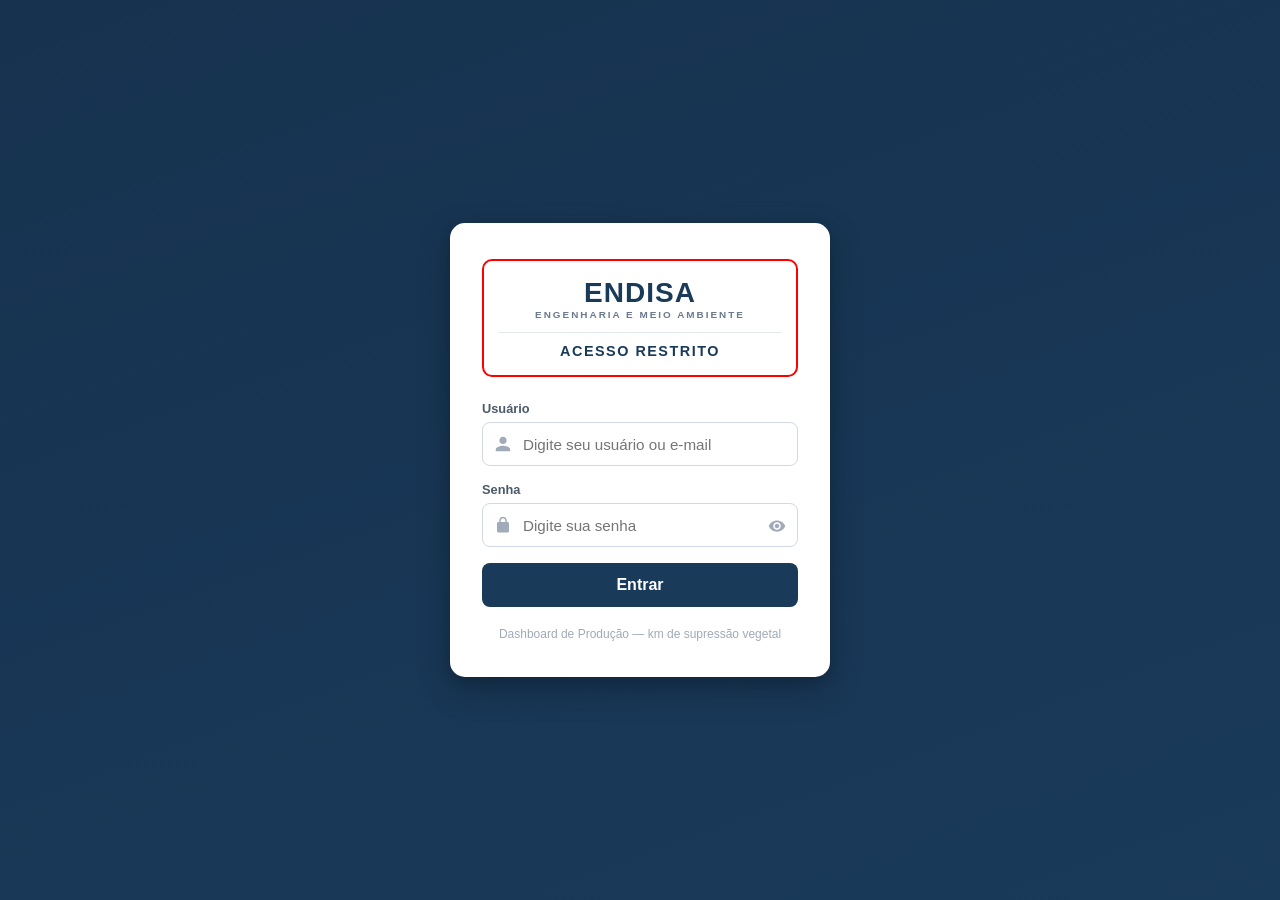
==== admin.html @ 8537eea6 "Add files via upload" ====
<!DOCTYPE html>
<html lang="pt-BR">
<head>
  <meta charset="UTF-8">
  <meta name="viewport" content="width=device-width, initial-scale=1.0">
  <title>Usuários — Dashboard Endisa</title>
  <link rel="stylesheet" href="css/fonts.css">
  <link rel="stylesheet" href="css/admin.css">
</head>
<body>

  <header class="admin-topo">
    <div class="admin-marca">ENDISA <span>| Gestão de Usuários</span></div>
    <div class="admin-user">
      <span id="admin-nome"></span>
      <button id="btn-sair" class="btn-sair">Sair</button>
    </div>
  </header>

  <main class="admin-corpo">

    <!-- Formulário: adicionar / editar -->
    <section class="admin-card">
      <h2 id="titulo-form">Adicionar usuário</h2>

      <form id="form-usuario">
        <input type="hidden" id="modo" value="adicionar">

        <label>Usuário
          <input type="text" id="f-usuario" required>
        </label>

        <label>Senha <small id="dica-senha"></small>
          <input type="password" id="f-senha">
        </label>

        <label>Polo
          <input type="text" id="f-polo" placeholder="Ex.: Paraíso ou todos">
        </label>

        <label>Nível
          <select id="f-nivel">
            <option value="adm">adm</option>
            <option value="energisa">energisa</option>
            <option value="cliente">cliente</option>
          </select>
        </label>

        <label>Ativo
          <select id="f-ativo">
            <option value="SIM">SIM</option>
            <option value="NAO">NÃO</option>
          </select>
        </label>

        <p id="admin-msg" class="oculto"></p>

        <div class="admin-botoes">
          <button type="submit" id="btn-salvar">Salvar</button>
          <button type="button" id="btn-cancelar" class="oculto">Cancelar</button>
        </div>
      </form>
    </section>

    <!-- Tabela de usuários -->
    <section class="admin-card">
      <h2>Usuários cadastrados</h2>
      <table class="tabela-usuarios">
        <thead>
          <tr><th>Usuário</th><th>Polo</th><th>Nível</th><th>Ativo</th><th>Senha</th><th></th></tr>
        </thead>
        <tbody id="corpo-tabela">
          <tr><td colspan="6">Carregando...</td></tr>
        </tbody>
      </table>
    </section>

  </main>

 <script src="js/loginapi.js"></script>
  <script src="js/auth.js"></script>
  <script src="js/admin.js"></script>
</body>
</html>
---- css/admin.css ----
/* ADMIN — Gestão de usuários */
* { margin: 0; padding: 0; box-sizing: border-box; }

body {
  font-family: "Segoe UI", Arial, sans-serif;
  background: #f0f3f7;
  min-height: 100vh;
}

.admin-topo {
  background: #1a3a5a;
  color: #fff;
  padding: 14px 24px;
  display: flex;
  justify-content: space-between;
  align-items: center;
}
.admin-marca { font-weight: 800; letter-spacing: 1px; }
.admin-marca span { font-weight: 400; font-size: .85rem; opacity: .8; }
.admin-user { display: flex; align-items: center; gap: 12px; font-size: .9rem; }
.btn-sair {
  background: rgba(255,255,255,.15);
  color: #fff;
  border: 1px solid rgba(255,255,255,.4);
  border-radius: 6px;
  padding: 6px 14px;
  cursor: pointer;
}
.btn-sair:hover { background: rgba(255,255,255,.25); }

.admin-corpo {
  max-width: 900px;
  margin: 24px auto;
  padding: 0 16px;
  display: grid;
  gap: 20px;
}

.admin-card {
  background: #fff;
  border-radius: 12px;
  padding: 24px;
  box-shadow: 0 2px 8px rgba(0,0,0,.08);
}
.admin-card h2 {
  color: #1a3a5a;
  font-size: 1.1rem;
  margin-bottom: 16px;
  border-left: 4px solid #ff0000;
  padding-left: 10px;
}

#form-usuario { display: grid; gap: 12px; }
#form-usuario label {
  display: flex; flex-direction: column; gap: 4px;
  font-size: .85rem; font-weight: 600; color: #4a5a6a;
}
#form-usuario input, #form-usuario select {
  height: 40px;
  border: 1px solid #d1d9e6;
  border-radius: 8px;
  padding: 0 12px;
  font-size: .95rem;
}
#form-usuario input[readonly] { background: #eef1f5; color: #6b7a8d; }
#form-usuario small { font-weight: 400; color: #8a97a5; }

.admin-botoes { display: flex; gap: 10px; }
.admin-botoes button {
  height: 42px;
  padding: 0 24px;
  border: none;
  border-radius: 8px;
  font-weight: 600;
  cursor: pointer;
}
#btn-salvar { background: #1a3a5a; color: #fff; }
#btn-salvar:hover { background: #12283f; }
#btn-cancelar { background: #e3e8ef; color: #4a5a6a; }

#admin-msg { border-radius: 8px; padding: 9px 12px; font-size: .85rem; }
#admin-msg.erro { background: #fdecea; color: #b3261e; }
#admin-msg.ok { background: #e8f5e9; color: #1b5e20; }
.oculto { display: none; }

.tabela-usuarios { width: 100%; border-collapse: collapse; font-size: .9rem; }
.tabela-usuarios th, .tabela-usuarios td {
  padding: 10px 8px;
  text-align: left;
  border-bottom: 1px solid #e3e8ef;
}
.tabela-usuarios th { color: #1a3a5a; font-size: .8rem; text-transform: uppercase; }
.btn-editar {
  background: none;
  border: 1px solid #1a3a5a;
  color: #1a3a5a;
  border-radius: 6px;
  padding: 4px 12px;
  cursor: pointer;
  font-size: .8rem;
}
.btn-editar:hover { background: #1a3a5a; color: #fff; }
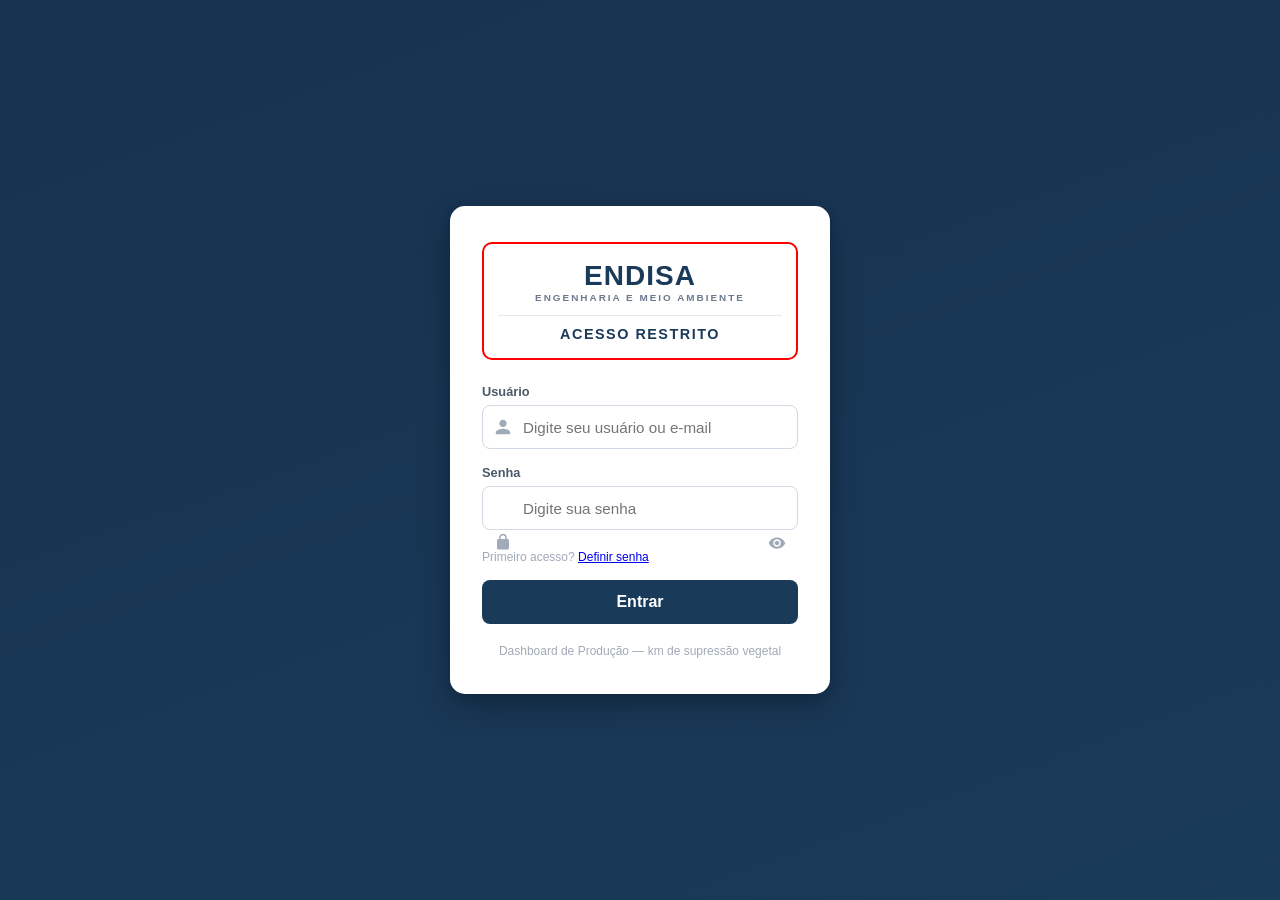
==== commit 53f74744: "Add files via upload" ====
--- a/admin.html
+++ b/admin.html
@@ -6,16 +6,10 @@
   <title>Usuários — Dashboard Endisa</title>
   <link rel="stylesheet" href="css/fonts.css">
   <link rel="stylesheet" href="css/admin.css">
+  <link rel="stylesheet" href="css/style.css">
 </head>
 <body>
 
-  <header class="admin-topo">
-    <div class="admin-marca">ENDISA <span>| Gestão de Usuários</span></div>
-    <div class="admin-user">
-      <span id="admin-nome"></span>
-      <button id="btn-sair" class="btn-sair">Sair</button>
-    </div>
-  </header>
 
   <main class="admin-corpo">
 
@@ -78,6 +72,7 @@
   </main>
 
  <script src="js/loginapi.js"></script>
+ <script src="js/sidebar.js"></script> 
   <script src="js/auth.js"></script>
   <script src="js/admin.js"></script>
 </body>
--- a/css/admin.css
+++ b/css/admin.css
@@ -29,11 +29,10 @@
 .btn-sair:hover { background: rgba(255,255,255,.25); }
 
 .admin-corpo {
-  max-width: 900px;
-  margin: 24px auto;
-  padding: 0 16px;
-  display: grid;
-  gap: 20px;
+  flex: 1;
+  min-width: 0;
+  min-height: 100vh;
+  padding: 24px;
 }
 
 .admin-card {
@@ -41,6 +40,9 @@
   border-radius: 12px;
   padding: 24px;
   box-shadow: 0 2px 8px rgba(0,0,0,.08);
+  width: 100%;
+  min-width: 0;
+  overflow-x: auto;
 }
 .admin-card h2 {
   color: #1a3a5a;
@@ -48,6 +50,7 @@
   margin-bottom: 16px;
   border-left: 4px solid #ff0000;
   padding-left: 10px;
+  
 }
 
 #form-usuario { display: grid; gap: 12px; }
@@ -83,13 +86,30 @@
 #admin-msg.ok { background: #e8f5e9; color: #1b5e20; }
 .oculto { display: none; }
 
-.tabela-usuarios { width: 100%; border-collapse: collapse; font-size: .9rem; }
-.tabela-usuarios th, .tabela-usuarios td {
-  padding: 10px 8px;
-  text-align: left;
-  border-bottom: 1px solid #e3e8ef;
+.tabela-usuarios { 
+  width: 100%; 
+  min-width: 720px;
+  table-layout: auto;
+  border-collapse: collapse; 
+  font-size: .9rem; }
+
+.tabela-usuarios th,
+.tabela-usuarios td {
+  vertical-align: middle;
 }
-.tabela-usuarios th { color: #1a3a5a; font-size: .8rem; text-transform: uppercase; }
+.tabela-usuarios th {
+  white-space: nowrap;
+}
+
+.tabela-usuarios th:last-child,
+.tabela-usuarios td:last-child {
+  width: 100px;
+  text-align: center;
+  white-space: nowrap;
+}
+.tabela-usuarios th { 
+  color: #1a3a5a; font-size: .8rem; text-transform: uppercase;
+   }
 .btn-editar {
   background: none;
   border: 1px solid #1a3a5a;
@@ -99,4 +119,10 @@
   cursor: pointer;
   font-size: .8rem;
 }
-.btn-editar:hover { background: #1a3a5a; color: #fff; }+.btn-editar:hover { background: #1a3a5a; color: #fff; }
+
+@media (max-width: 600px) {
+  .admin-corpo {
+    padding: 16px;
+  }
+}
--- a/css/style.css
+++ b/css/style.css
@@ -0,0 +1,929 @@
+/* ============================================
+   DASHBOARD — ESTILOS BASE
+   Mobile-first: começa pelo celular e evolui
+   ============================================ */
+
+/* --- Variáveis globais (paleta e espaçamentos) --- */
+:root {
+  --cor-primaria: #2563eb;
+  --cor-primaria-escura: #1e40af;
+  --cor-texto: #1f2937;
+  --cor-texto-suave: #6b7280;
+  --cor-fundo: #f3f4f6;
+  --cor-branco: #ffffff;
+  --cor-borda: #e5e7eb;
+  --cor-sucesso: #16a34a;
+  --raio-borda: 8px;
+  --sombra: 0 1px 3px rgba(0, 0, 0, 0.1);
+  --espaco: 16px;
+}
+
+/* --- Reset básico --- */
+* {
+  margin: 0;
+  padding: 0;
+  box-sizing: border-box;
+}
+
+/* ============================================
+   LAYOUT FLEX — O CONTAINER É RELATIVO AO SIDEBAR
+   body = flex | sidebar = largura própria | conteudo = flex:1
+   Sidebar aumenta → conteúdo recolhe.
+   Sidebar diminui → conteúdo volta a crescer.
+   SEM margens fixas: o navegador calcula a cada frame.
+   ============================================ */
+body {
+  display: flex;
+  min-height: 100vh;
+  font-family: "Segoe UI", system-ui, Arial, sans-serif;
+  background: var(--cor-fundo);
+  color: var(--cor-texto);
+  line-height: 1.5;
+  margin: 0;
+  
+}
+
+/* Conteúdo: ocupa SEMPRE o espaço que a sidebar deixar */
+.conteudo {
+  flex: 1;
+  min-width: 0;
+  display: flex;
+  flex-direction: column;
+  align-items: stretch;
+  height: 100vh;
+  overflow-y: auto;
+}
+
+
+/* Container: preenche o espaço que a .conteudo der */
+.container {
+  width: 100%;
+  max-width: none;
+  margin: 0;
+  padding: var(--espaco) 24px;
+  box-sizing: border-box;
+  flex: 1;                      /* ocupa todo o espaço dentro de .conteudo */
+  display: flex;                /* agora o margin-top: auto do footer funciona */
+  flex-direction: column;
+}
+
+.footer {
+  margin-top: auto;   /* agora funciona: empurra para o fim do .container */
+  text-align: center;
+  flex-shrink: 0;
+}
+
+
+
+
+/* Telas grandes: mais respiro nas laterais */
+@media (min-width: 1024px) {
+  .container {
+    padding: var(--espaco) 48px;
+  }
+}
+
+
+/* ============================================
+   CABEÇALHO — LOGO, TÍTULO E USUÁRIO
+   ============================================ */
+.cabecalho {
+  background: #ffffff;
+  border-bottom: 1px solid #e2e8f0;
+  box-shadow: 0 1px 2px rgba(15, 23, 42, 0.04);
+  padding: 14px 20px;
+  display: flex;
+  align-items: center;
+  gap: 14px;
+}
+
+.cabecalho-conteudo {
+  flex: 1;
+  display: flex;
+  align-items: center;
+  gap: 14px;
+}
+
+.logo-img {
+  height: 48px;
+  width: auto;
+  object-fit: contain;
+  flex-shrink: 0;
+}
+
+.cabecalho-textos h1 {
+  font-size: 19px;
+  font-weight: 800;
+  color: #0f172a;
+  margin: 0;
+  line-height: 1.2;
+}
+
+.cabecalho-subtitulo {
+  font-size: 13px;
+  color: #64748b;
+  margin: 2px 0 0;
+}
+
+.cabecalho-usuario { display: flex; align-items: center; gap: 10px; }
+.cabecalho-nome { font-size: 14px; font-weight: 700; color: #0f172a; }
+.cabecalho-nivel {
+  font-size: 11px; font-weight: 700; text-transform: uppercase;
+  background: #dbeafe; color: #1e40af;
+  border-radius: 20px; padding: 3px 10px;
+}
+
+.btn-sair-topo {
+  background: #f1f5f9;
+  border: 1px solid #e2e8f0;
+  border-radius: 8px;
+  padding: 7px 14px;
+  font-size: 13px; font-weight: 600; color: #334155;
+  cursor: pointer;
+}
+.btn-sair-topo:hover {
+  background: #fee2e2; border-color: #fca5a5; color: #b91c1c;
+}
+
+.btn-menu {
+  display: none;
+  background: #f1f5f9;
+  border: none;
+  border-radius: 8px;
+  font-size: 18px;
+  padding: 8px 12px;
+  cursor: pointer;
+}
+
+/* Em telas pequenas: logo menor, título quebra bem */
+@media (max-width: 480px) {
+  .cabecalho { padding: 12px 16px; }
+  .logo-img { height: 38px; }
+  .cabecalho-textos h1 { font-size: 17px; }
+}
+
+/* ============================================
+   FILTROS
+   ============================================ */
+.filtros {
+  display: grid;
+  grid-template-columns: 1fr;
+  gap: 12px;
+  background: var(--cor-branco);
+  border-radius: var(--raio-borda);
+  box-shadow: var(--sombra);
+  padding: 16px;
+  margin-bottom: var(--espaco);
+}
+
+.filtros__item {
+  display: flex;
+  flex-direction: column;
+  gap: 4px;
+  font-size: 0.875rem;
+  color: var(--cor-texto-suave);
+}
+
+/* Período: os dois campos de data no mesmo label */
+.filtros__item--periodo {
+  display: flex;
+  flex-direction: column;
+  gap: 4px;
+}
+
+.filtros__periodo-campos {
+  display: flex;
+  align-items: center;
+  gap: 6px;
+  width: 100%;
+}
+
+.filtros__periodo-campos input[type="date"] {
+  flex: 1;
+  min-width: 0;
+}
+
+.filtros__ate {
+  font-size: 0.875rem;
+  color: var(--cor-texto-suave);
+  white-space: nowrap;
+}
+
+/* Desktop/tablet: 6 colunas — OS | Encarregado | Serviço | Polo | Período | Aplicar */
+@media (min-width: 640px) {
+  .filtros {
+    grid-template-columns: 1fr 1.2fr 1fr 1fr 1.8fr auto;
+    align-items: end;
+  }
+  .filtros__periodo-campos input[type="date"] {
+    padding: 8px 6px; /* reduz o espaço interno para caber "data até data" */
+    font-size: 0.8125rem;
+  }
+}
+
+select,
+.input {
+  padding: 8px 12px;
+  border: 1px solid var(--cor-borda);
+  border-radius: var(--raio-borda);
+  font-size: 0.875rem;
+  background: var(--cor-branco);
+}
+
+select:focus,
+.input:focus {
+  outline: 2px solid var(--cor-primaria);
+  border-color: transparent;
+}
+
+.btn {
+  padding: 8px 16px;
+  border: none;
+  border-radius: var(--raio-borda);
+  background: var(--cor-primaria);
+  color: var(--cor-branco);
+  font-size: 0.875rem;
+  cursor: pointer;
+  transition: background 0.2s;
+}
+.btn:hover { background: var(--cor-primaria-escura); }
+
+/* ============================================
+   KPIs
+   ============================================ */
+.kpis {
+  display: grid;
+  grid-template-columns: 1fr;
+  gap: var(--espaco);
+  margin-bottom: var(--espaco);
+}
+
+.card {
+  background: var(--cor-branco);
+  border-radius: var(--raio-borda);
+  box-shadow: var(--sombra);
+  padding: var(--espaco);
+}
+
+.card--kpi { text-align: center; }
+
+.card__titulo {
+  font-size: 0.875rem;
+  font-weight: 600;
+  color: var(--cor-texto-suave);
+  margin-bottom: 8px;
+}
+
+.card__valor {
+  font-size: 1.75rem;
+  font-weight: 700;
+  color: var(--cor-primaria);
+}
+
+.card__valor--destaque {
+  font-size: 2rem;
+  color: var(--cor-primaria-escura);
+  margin: 8px 0 4px;
+}
+
+/* Tipos dentro do card (Manual | Mecanizada lado a lado) */
+.kpi__tipos {
+  display: grid;
+  grid-template-columns: 1fr 1fr;
+  gap: 8px;
+  margin-top: 8px;
+}
+
+.kpi__tipo {
+  background: var(--cor-fundo);
+  border-radius: var(--raio-borda);
+  padding: 12px 8px;
+  text-align: center;
+}
+
+.kpi__icone {
+  font-size: 1.25rem;
+  display: block;
+  margin-bottom: 4px;
+}
+
+.kpi__rotulo {
+  display: block;
+  font-size: 0.75rem;
+  font-weight: 600;
+  color: var(--cor-texto-suave);
+  text-transform: uppercase;
+  letter-spacing: 0.5px;
+}
+
+.kpi__valor {
+  font-size: 1.25rem;
+  font-weight: 700;
+  color: var(--cor-primaria);
+  margin-top: 4px;
+}
+
+.kpi__unidade {
+  display: block;
+  font-size: 0.75rem;
+  color: var(--cor-texto-suave);
+  margin-top: 2px;
+}
+
+/* ============================================
+   KPIs — CARDS DE TOTAL (design refinado)
+   ============================================ */
+.kpi-card {
+  background: #ffffff;
+  border: none;
+  border-radius: 14px;
+  box-shadow:
+    0 1px 2px rgba(15, 23, 42, 0.04),
+    0 8px 24px rgba(15, 23, 42, 0.08);
+  padding: 22px 26px;
+  display: flex;
+  align-items: center;
+  gap: 16px;
+  position: relative;
+  overflow: hidden;
+  transition: transform 0.2s ease, box-shadow 0.2s ease;
+}
+
+.kpi-card:hover {
+  transform: translateY(-3px);
+  box-shadow:
+    0 2px 4px rgba(15, 23, 42, 0.06),
+    0 12px 32px rgba(15, 23, 42, 0.12);
+}
+
+/* Faixa lateral com brilho sutil no topo */
+.kpi-card::before {
+  content: "";
+  position: absolute;
+  left: 0; top: 0; bottom: 0;
+  width: 5px;
+  background: linear-gradient(180deg, #2563eb, #1e40af);
+}
+
+/* Variante diária: faixa verde */
+.kpi-card.kpi-diaria::before {
+  background: linear-gradient(180deg, #22c55e, #0d9488);
+}
+
+.kpi-icone {
+  width: 50px;
+  height: 50px;
+  border-radius: 14px;
+  display: flex;
+  align-items: center;
+  justify-content: center;
+  font-size: 22px;
+  flex-shrink: 0;
+  box-shadow: inset 0 -2px 4px rgba(0, 0, 0, 0.06);
+}
+
+.kpi-icone-azul { background: linear-gradient(145deg, #dbeafe, #bfdbfe); }
+.kpi-icone-verde { background: linear-gradient(145deg, #ccfbf1, #a7f3d0); }
+
+.kpi-rotulo {
+  font-size: 11px;
+  font-weight: 700;
+  color: #94a3b8;
+  text-transform: uppercase;
+  letter-spacing: 0.8px;
+}
+
+.kpi-valor-linha {
+  display: flex;
+  align-items: baseline;
+  gap: 6px;
+  margin-top: 6px;
+}
+
+.kpi-valor {
+  font-size: 30px;
+  font-weight: 800;
+  color: #0f172a;
+  line-height: 1;
+  letter-spacing: -0.5px;
+  font-variant-numeric: tabular-nums;
+}
+
+.kpi-unidade {
+  font-size: 13px;
+  font-weight: 600;
+  color: #94a3b8;
+}
+
+/* ============================================
+   GRÁFICOS
+   ============================================ */
+.graficos {
+  display: grid;
+  grid-template-columns: 1fr;
+  gap: var(--espaco);
+  margin-bottom: var(--espaco);
+}
+
+.grafico {
+  min-height: 280px;
+  width: 100%;
+}
+
+/* Card de gráfico: design refinado */
+.grafico-card {
+  background: #ffffff;
+  border: none;
+  border-radius: 14px;
+  box-shadow:
+    0 1px 2px rgba(15, 23, 42, 0.04),
+    0 8px 24px rgba(15, 23, 42, 0.08);
+  padding: 24px;
+  transition: transform 0.2s ease, box-shadow 0.2s ease;
+  min-width: 0; /* permite o canvas encolher quando a sidebar expande */
+}
+
+.grafico-card:hover {
+  transform: translateY(-3px);
+  box-shadow:
+    0 2px 4px rgba(15, 23, 42, 0.06),
+    0 12px 32px rgba(15, 23, 42, 0.12);
+}
+
+/* Título do gráfico: discreto, com barra de destaque */
+.grafico-card h3 {
+  font-size: 13px;
+  font-weight: 700;
+  color: #334155;
+  text-transform: uppercase;
+  letter-spacing: 0.6px;
+  margin: 0 0 16px;
+  padding-left: 12px;
+  border-left: 4px solid #2563eb;
+  line-height: 1.3;
+}
+
+/* Container do canvas: altura fixa para o Chart.js renderizar certo */
+.grafico-container {
+  position: relative;
+  height: 320px;
+}
+
+/* Pizzas/rosca um pouco mais baixas */
+.grafico-card.grafico-pizza .grafico-container { height: 300px; }
+
+@media (max-width: 768px) {
+  .grafico-card { padding: 18px; }
+  .grafico-container { height: 260px; }
+}
+
+/* ============================================
+   TABELA DE DETALHAMENTO
+   ============================================ */
+.tabela-section {
+  background: var(--cor-branco);
+  border-radius: var(--raio-borda);
+  box-shadow: var(--sombra);
+  padding: var(--espaco);
+}
+
+.tabela-section__topo {
+  display: flex;
+  flex-wrap: wrap;
+  justify-content: space-between;
+  align-items: center;
+  gap: 8px;
+  margin-bottom: 12px;
+}
+
+/* Área com rolagem e cantos arredondados */
+.tabela-wrapper {
+  max-height: 480px;
+  overflow-y: auto;
+  overflow-x: auto;
+  border: 1px solid #e2e8f0;
+  border-radius: 10px;
+}
+
+table {
+  width: 100%;
+  border-collapse: collapse;
+  font-size: 14px;
+}
+
+.tabela th,
+.tabela td {
+  text-align: left;
+  padding: 10px 12px;
+  border-bottom: 1px solid var(--cor-borda);
+  white-space: nowrap;
+}
+
+.tabela th {
+  background: var(--cor-fundo);
+  font-weight: 600;
+}
+
+/* Cabeçalho: discreto, fixo ao rolar */
+thead th {
+  position: sticky;
+  top: 0;
+  background: #f8fafc;
+  color: #475569;
+  font-size: 11px;
+  font-weight: 700;
+  text-transform: uppercase;
+  letter-spacing: 0.6px;
+  text-align: left;
+  padding: 12px 16px;
+  border-bottom: 2px solid #e2e8f0;
+  z-index: 1;
+}
+
+tbody td {
+  padding: 12px 16px;
+  border-bottom: 1px solid #f1f5f9;
+  color: #334155;
+  white-space: nowrap;
+}
+
+/* Zebra: linha sim, linha não */
+tbody tr:nth-child(even) { background: #f8fafc; }
+
+/* Hover azul suave */
+tbody tr:hover { background: #eff6ff; }
+
+/* Km (última coluna): alinhado à direita, em negrito */
+tbody td:last-child {
+  text-align: right;
+  font-weight: 600;
+  font-variant-numeric: tabular-nums;
+}
+
+/* Data (primeira coluna): dígitos alinhados */
+tbody td:first-child { font-variant-numeric: tabular-nums; }
+
+/* Cabeçalho "Km" alinhado com os valores */
+thead th:last-child { text-align: right; }
+
+/* Botão ocultar detalhamento */
+.btn-ocultar {
+  background: #f1f5f9;
+  border: none;
+  border-radius: 8px;
+  padding: 8px 14px;
+  font-size: 13px;
+  font-weight: 600;
+  color: #334155;
+  cursor: pointer;
+  display: flex;
+  align-items: center;
+  gap: 6px;
+  transition: background 0.2s ease;
+}
+.btn-ocultar:hover { background: #e2e8f0; }
+.btn-ocultar .seta {
+  font-size: 10px;
+  transition: transform 0.3s ease;
+}
+
+/* Estado recolhido: esconde a tabela e gira a seta */
+.secao-tabela.recolhido .tabela-wrapper { display: none; }
+.secao-tabela.recolhido .btn-ocultar .seta { transform: rotate(-90deg); }
+
+
+
+
+
+/* ============================================
+   MULTISELECT (filtros com múltipla seleção)
+   ============================================ */
+.multiselect {
+  position: relative;
+  width: 100%;
+  min-width: 180px;
+}
+
+.ms-toggle {
+  width: 100%;
+  padding: 8px 12px;
+  border: 1px solid #d1d5db;
+  border-radius: 8px;
+  background: #fff;
+  cursor: pointer;
+  text-align: left;
+  font-size: 14px;
+  color: #1f2937;
+  white-space: nowrap;
+  overflow: hidden;
+  text-overflow: ellipsis;
+}
+
+.ms-toggle::after {
+  content: "▾";
+  float: right;
+  color: #6b7280;
+}
+
+.ms-menu {
+  display: none;
+  position: absolute;
+  top: calc(100% + 4px);
+  left: 0;
+  z-index: 100;
+  min-width: 100%;
+  max-height: 260px;
+  overflow-y: auto;
+  background: #fff;
+  border: 1px solid #e5e7eb;
+  border-radius: 8px;
+  box-shadow: 0 8px 24px rgba(0, 0, 0, 0.12);
+  padding: 6px 0;
+}
+
+.multiselect.aberto .ms-menu { display: block; }
+
+.ms-menu label {
+  display: flex;
+  align-items: center;
+  gap: 8px;
+  padding: 6px 12px;
+  font-size: 14px;
+  cursor: pointer;
+  white-space: nowrap;
+}
+
+.ms-menu label:hover { background: #f3f4f6; }
+
+.ms-todos {
+  border-bottom: 1px solid #e5e7eb;
+  font-weight: 600;
+  margin-bottom: 4px;
+  padding-bottom: 8px;
+}
+
+/* Botão Limpar dentro do dropdown */
+.ms-limpar {
+  width: 100%;
+  background: none;
+  border: none;
+  border-top: 1px solid #e5e7eb;
+  color: #b91c1c;
+  font-size: 12px;
+  font-weight: 600;
+  padding: 8px 12px;
+  text-align: left;
+  cursor: pointer;
+}
+.ms-limpar:hover { background: #fee2e2; }
+
+/* Filtro travado por permissão do usuário */
+.ms-travado .ms-toggle {
+  opacity: .75;
+  cursor: not-allowed;
+  background: #eef2ff;
+  border-color: #c7d2fe;
+}
+.ms-travado .ms-menu { display: none !important; }
+
+/* ============================================
+   OVERLAY DE CARREGAMENTO
+   ============================================ */
+.loading-overlay {
+  position: fixed;
+  inset: 0;
+  background: rgba(243, 244, 246, 0.9);
+  backdrop-filter: blur(3px);
+  display: flex;
+  align-items: center;
+  justify-content: center;
+  z-index: 9999;
+  transition: opacity 0.4s ease;
+}
+
+/* Estado escondido (após carregar) */
+.loading-overlay.oculto {
+  opacity: 0;
+  pointer-events: none;
+}
+
+.loading-caixa {
+  background: #fff;
+  padding: 32px 48px;
+  border-radius: 12px;
+  box-shadow: 0 8px 24px rgba(0, 0, 0, 0.12);
+  text-align: center;
+}
+
+.loading-spinner {
+  width: 44px;
+  height: 44px;
+  margin: 0 auto 16px;
+  border: 4px solid #dbeafe;
+  border-top-color: #1e40af;
+  border-radius: 50%;
+  animation: girar 0.9s linear infinite;
+}
+
+@keyframes girar {
+  to { transform: rotate(360deg); }
+}
+
+.loading-texto {
+  margin: 0;
+  font-weight: 600;
+  color: #1f2937;
+}
+
+.loading-sub { color: #6b7280; }
+
+/* ============================================
+   SIDEBAR — participa do fluxo flex (sticky)
+   ============================================ */
+.sidebar {
+  position: sticky;        /* substitui o fixed: agora EMPURRA o conteúdo */
+  top: 0;
+  align-self: flex-start;
+  height: 100vh;
+  width: 160px;            /* largura aberta */
+  flex-shrink: 0;          /* o conteúdo nunca esmaga o menu */
+  background: #0f172a;
+  color: #e2e8f0;
+  display: flex;
+  flex-direction: column;
+  z-index: 100;
+  transition: width .25s ease, transform .25s ease;
+}
+
+.sidebar-marca {
+  padding: 14px 20px;
+  border-bottom: 1px solid rgba(255,255,255,.08);
+  display: flex;
+  align-items: center;
+  justify-content: space-between;
+  gap: 8px;
+  min-height: 62px; /* altura fixa: o cabeçalho nunca "pula" */
+}
+
+.sidebar-logo {
+  height: 34px;
+  width: auto;
+  object-fit: contain;
+  filter: brightness(0) invert(1); /* logo escura → branca */
+  transition: opacity .2s;
+}
+
+.sidebar-toggle {
+  background: rgba(255,255,255,.08);
+  color: #e2e8f0;
+  border: none;
+  border-radius: 8px;
+  width: 30px; height: 30px;
+  font-size: 15px;
+  cursor: pointer;
+  flex-shrink: 0;
+}
+.sidebar-toggle:hover { background: rgba(255,255,255,.18); }
+
+.sidebar-nav {
+  flex: 1;
+  padding: 16px 12px;
+  display: flex;
+  flex-direction: column;
+  gap: 4px;
+  overflow: hidden; /* nada vaza quando recolhe */
+}
+
+.sidebar-link {
+  display: flex;
+  align-items: center;
+  gap: 12px;
+  padding: 11px 14px;
+  border-radius: 10px;
+  color: #94a3b8;
+  text-decoration: none;
+  font-size: 14px;
+  font-weight: 600;
+  white-space: nowrap;
+  transition: background .2s, color .2s;
+}
+.sidebar-link:hover { background: rgba(255,255,255,.06); color: #fff; }
+.sidebar-link.ativo { background: #2563eb; color: #fff; }
+.sidebar-icone { font-size: 17px; flex-shrink: 0; }
+
+.sidebar-rodape {
+  padding: 14px 16px;
+  border-top: 1px solid rgba(255,255,255,.08);
+}
+
+.sidebar-usuario {
+  display: flex;
+  align-items: center;
+  gap: 10px;
+  margin-bottom: 10px;
+  white-space: nowrap;
+  overflow: hidden;
+}
+
+.sidebar-avatar {
+  width: 34px; height: 34px;
+  border-radius: 50%;
+  background: #2563eb;
+  color: #fff;
+  display: flex; align-items: center; justify-content: center;
+  font-weight: 700;
+  flex-shrink: 0;
+}
+
+.sidebar-nome {
+  font-size: 13px; font-weight: 600;
+  overflow: hidden; text-overflow: ellipsis;
+}
+
+.sidebar-sair {
+  width: 100%;
+  background: rgba(255,255,255,.08);
+  color: #e2e8f0;
+  border: 1px solid rgba(255,255,255,.15);
+  border-radius: 8px;
+  padding: 8px;
+  font-size: 13px;
+  font-weight: 600;
+  cursor: pointer;
+  white-space: nowrap;
+}
+.sidebar-sair:hover { background: rgba(255,255,255,.16); }
+
+.sidebar-fundo {
+  display: none;
+  position: fixed; inset: 0;
+  background: rgba(15,23,42,.5);
+  z-index: 90;
+}
+
+/* ===== Estado recolhido: UMA regra no body controla tudo ===== */
+/* A sidebar encolhe → o flex: 1 do .conteudo devolve o espaço sozinho */
+body.sidebar-recolhida .sidebar { width: 68px; }
+body.sidebar-recolhida .sidebar-texto { display: none; }
+body.sidebar-recolhida .sidebar-logo { display: none; }
+body.sidebar-recolhida .sidebar-toggle { transform: rotate(180deg); }
+body.sidebar-recolhida .sidebar-marca { justify-content: center; padding: 14px 8px; }
+body.sidebar-recolhida .sidebar-link { justify-content: center; padding: 11px 0; }
+body.sidebar-recolhida .sidebar-usuario { justify-content: center; }
+body.sidebar-recolhida .sidebar-nome { display: none; }
+body.sidebar-recolhida .sidebar-sair { font-size: 0; padding: 8px 0; }
+body.sidebar-recolhida .sidebar-sair::after { content: "⎋"; font-size: 15px; }
+
+/* Recolhida: nome aparece como tooltip no hover */
+body.sidebar-recolhida .sidebar-link { position: relative; }
+body.sidebar-recolhida .sidebar-link:hover::after {
+  content: attr(data-titulo);
+  position: absolute;
+  left: calc(100% + 10px);
+  top: 50%;
+  transform: translateY(-50%);
+  background: #1e293b;
+  color: #fff;
+  font-size: 12px;
+  font-weight: 600;
+  padding: 6px 10px;
+  border-radius: 6px;
+  white-space: nowrap;
+  z-index: 200;
+}
+
+/* ============================================
+   RESPONSIVO — telas maiores (tablet e desktop)
+   ============================================ */
+@media (min-width: 640px) {
+  .kpis {
+    grid-template-columns: repeat(2, 1fr);
+  }
+}
+
+@media (min-width: 1024px) {
+  .kpis {
+    grid-template-columns: repeat(4, 1fr);
+  }
+  .graficos {
+    grid-template-columns: repeat(2, 1fr);
+  }
+}
+
+/* ============================================
+   MOBILE — gaveta (sidebar sai do fluxo flex)
+   ============================================ */
+@media (max-width: 900px) {
+  .sidebar {
+    position: fixed;   /* volta a flutuar: não ocupa "coluna" no flex */
+    transform: translateX(-100%);
+    width: 240px !important;
+  }
+  .sidebar.aberta { transform: translateX(0); }
+  .sidebar-fundo.aberto { display: block; }
+  .sidebar-toggle { display: none; }
+  .btn-menu { display: block; }
+  .cabecalho-nivel { display: none; }
+  /* o .conteudo continua flex: 1 — ocupa a tela toda sozinho */
+}
+
